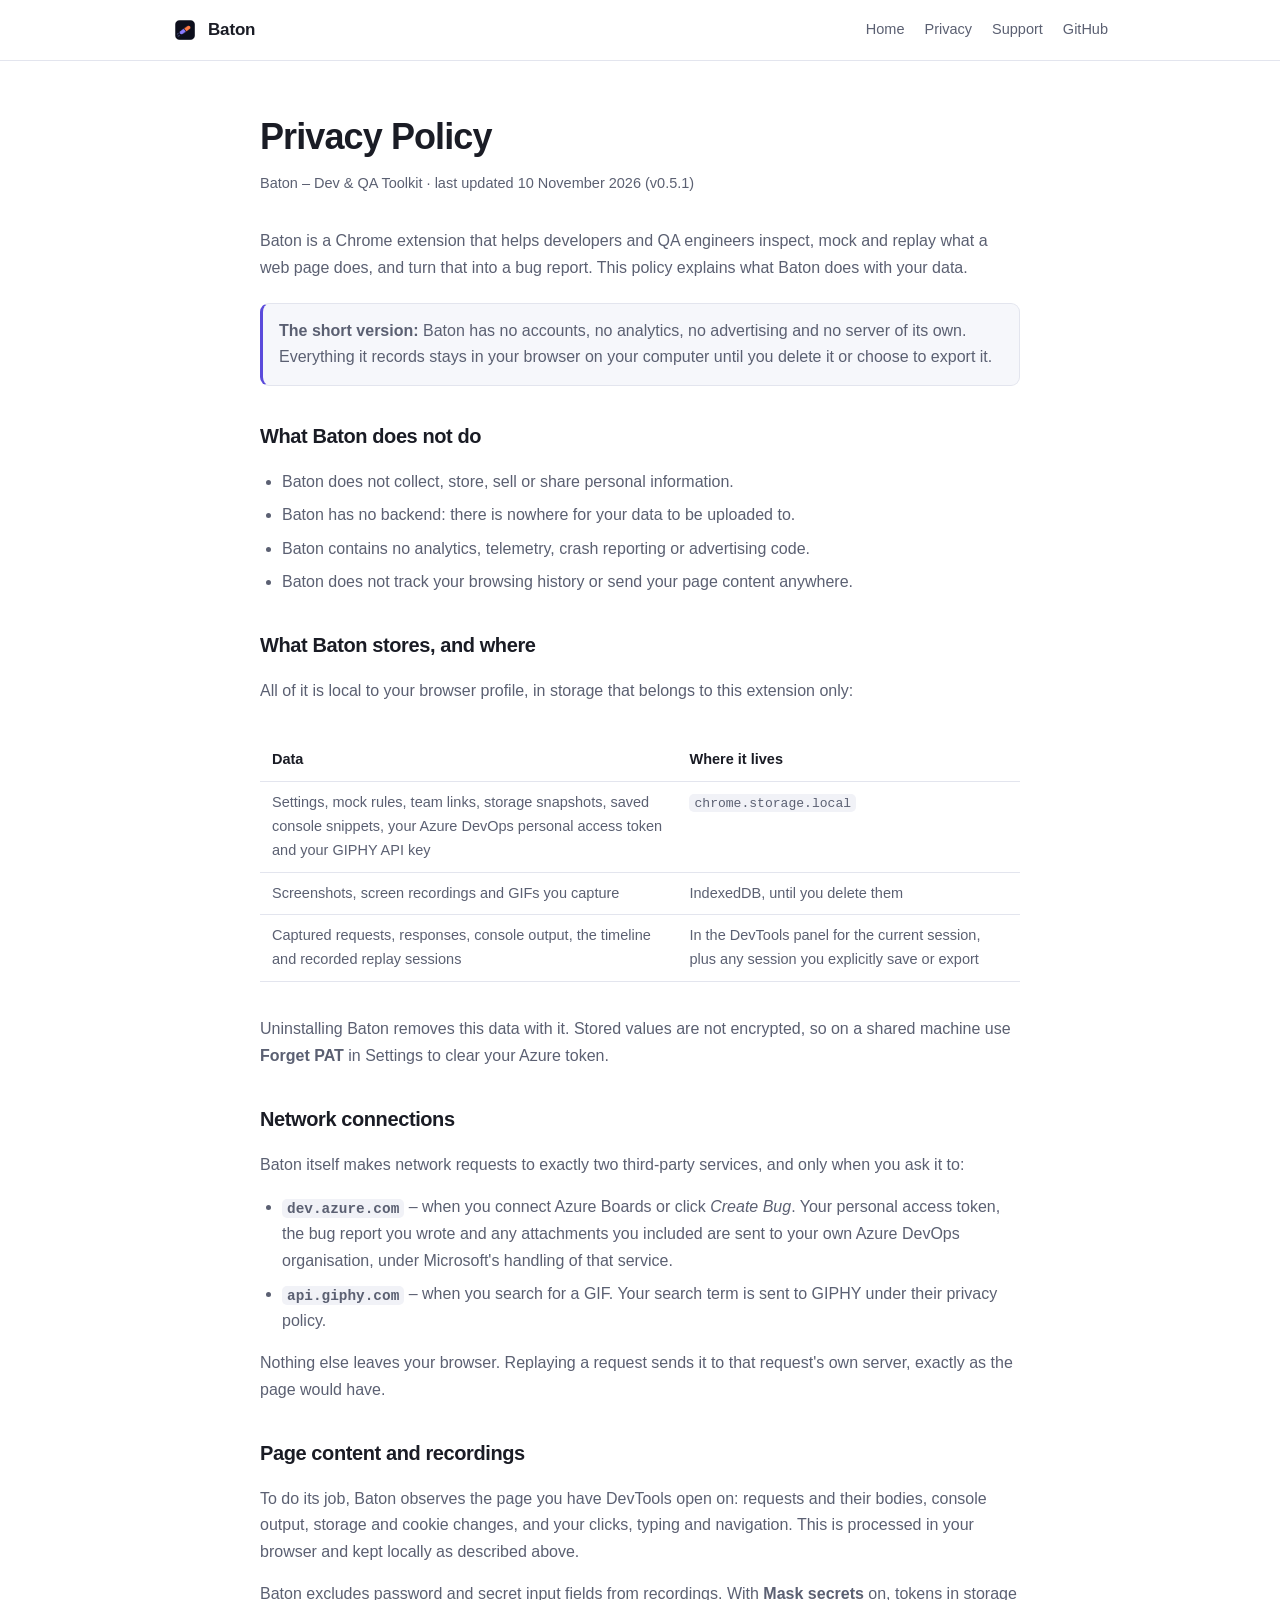
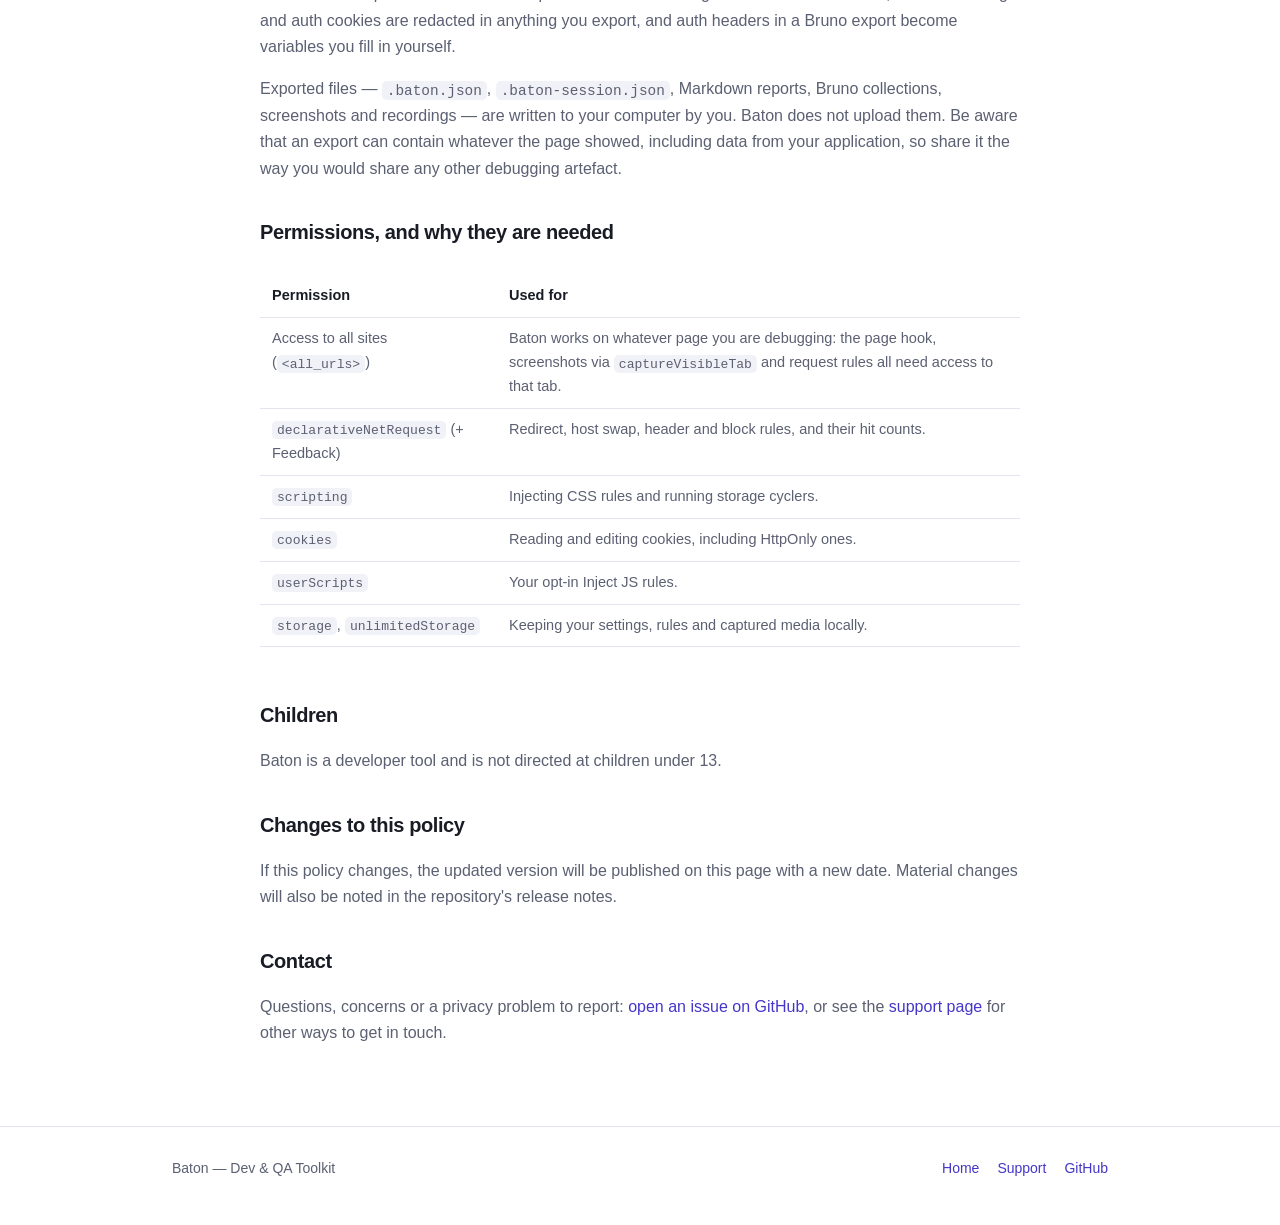
==== docs/privacy.html @ 6e307a99 "docs: add GitHub Pages site (home, privacy, support) Chrome Web Store requires reachable Homepage, P" ====
<!doctype html>
<html lang="en">
<head>
<meta charset="utf-8">
<meta name="viewport" content="width=device-width, initial-scale=1">
<title>Baton – Privacy Policy</title>
<meta name="description" content="Privacy policy for the Baton Chrome extension: what it stores, where it stores it, and the only two services it ever contacts.">
<link rel="icon" href="icon128.png">
<link rel="stylesheet" href="style.css">
</head>
<body>

<header class="site-head">
  <div class="wrap">
    <a class="brand" href="./"><img src="icon128.png" alt="">Baton</a>
    <nav class="site-nav">
      <a href="./">Home</a>
      <a href="privacy.html">Privacy</a>
      <a href="support.html">Support</a>
      <a href="https://github.com/sjayjay005/baton">GitHub</a>
    </nav>
  </div>
</header>

<div class="wrap narrow prose">

  <h1>Privacy Policy</h1>
  <p class="meta">Baton – Dev &amp; QA Toolkit · last updated 10 November 2026 (v0.5.1)</p>

  <p>Baton is a Chrome extension that helps developers and QA engineers inspect, mock and replay what a web page does, and turn that into a bug report. This policy explains what Baton does with your data.</p>

  <div class="note">
    <p><strong>The short version:</strong> Baton has no accounts, no analytics, no advertising and no server of its own. Everything it records stays in your browser on your computer until you delete it or choose to export it.</p>
  </div>

  <h2>What Baton does not do</h2>
  <ul>
    <li>Baton does not collect, store, sell or share personal information.</li>
    <li>Baton has no backend: there is nowhere for your data to be uploaded to.</li>
    <li>Baton contains no analytics, telemetry, crash reporting or advertising code.</li>
    <li>Baton does not track your browsing history or send your page content anywhere.</li>
  </ul>

  <h2>What Baton stores, and where</h2>
  <p>All of it is local to your browser profile, in storage that belongs to this extension only:</p>
  <div class="table-scroll">
  <table class="plain">
    <tr>
      <th>Data</th>
      <th>Where it lives</th>
    </tr>
    <tr>
      <td>Settings, mock rules, team links, storage snapshots, saved console snippets, your Azure DevOps personal access token and your GIPHY API key</td>
      <td><code>chrome.storage.local</code></td>
    </tr>
    <tr>
      <td>Screenshots, screen recordings and GIFs you capture</td>
      <td>IndexedDB, until you delete them</td>
    </tr>
    <tr>
      <td>Captured requests, responses, console output, the timeline and recorded replay sessions</td>
      <td>In the DevTools panel for the current session, plus any session you explicitly save or export</td>
    </tr>
  </table>
  </div>
  <p>Uninstalling Baton removes this data with it. Stored values are not encrypted, so on a shared machine use <strong>Forget PAT</strong> in Settings to clear your Azure token.</p>

  <h2>Network connections</h2>
  <p>Baton itself makes network requests to exactly two third-party services, and only when you ask it to:</p>
  <ul>
    <li><strong><code>dev.azure.com</code></strong> – when you connect Azure Boards or click <em>Create Bug</em>. Your personal access token, the bug report you wrote and any attachments you included are sent to your own Azure DevOps organisation, under Microsoft's handling of that service.</li>
    <li><strong><code>api.giphy.com</code></strong> – when you search for a GIF. Your search term is sent to GIPHY under their privacy policy.</li>
  </ul>
  <p>Nothing else leaves your browser. Replaying a request sends it to that request's own server, exactly as the page would have.</p>

  <h2>Page content and recordings</h2>
  <p>To do its job, Baton observes the page you have DevTools open on: requests and their bodies, console output, storage and cookie changes, and your clicks, typing and navigation. This is processed in your browser and kept locally as described above.</p>
  <p>Baton excludes password and secret input fields from recordings. With <strong>Mask secrets</strong> on, tokens in storage and auth cookies are redacted in anything you export, and auth headers in a Bruno export become variables you fill in yourself.</p>
  <p>Exported files — <code>.baton.json</code>, <code>.baton-session.json</code>, Markdown reports, Bruno collections, screenshots and recordings — are written to your computer by you. Baton does not upload them. Be aware that an export can contain whatever the page showed, including data from your application, so share it the way you would share any other debugging artefact.</p>

  <h2>Permissions, and why they are needed</h2>
  <div class="table-scroll">
  <table class="plain">
    <tr><th>Permission</th><th>Used for</th></tr>
    <tr><td>Access to all sites (<code>&lt;all_urls&gt;</code>)</td><td>Baton works on whatever page you are debugging: the page hook, screenshots via <code>captureVisibleTab</code> and request rules all need access to that tab.</td></tr>
    <tr><td><code>declarativeNetRequest</code> (+ Feedback)</td><td>Redirect, host swap, header and block rules, and their hit counts.</td></tr>
    <tr><td><code>scripting</code></td><td>Injecting CSS rules and running storage cyclers.</td></tr>
    <tr><td><code>cookies</code></td><td>Reading and editing cookies, including HttpOnly ones.</td></tr>
    <tr><td><code>userScripts</code></td><td>Your opt-in Inject JS rules.</td></tr>
    <tr><td><code>storage</code>, <code>unlimitedStorage</code></td><td>Keeping your settings, rules and captured media locally.</td></tr>
  </table>
  </div>

  <h2>Children</h2>
  <p>Baton is a developer tool and is not directed at children under 13.</p>

  <h2>Changes to this policy</h2>
  <p>If this policy changes, the updated version will be published on this page with a new date. Material changes will also be noted in the repository's release notes.</p>

  <h2>Contact</h2>
  <p>Questions, concerns or a privacy problem to report: <a href="https://github.com/sjayjay005/baton/issues">open an issue on GitHub</a>, or see the <a href="support.html">support page</a> for other ways to get in touch.</p>

</div>

<footer>
  <div class="wrap">
    <span>Baton — Dev &amp; QA Toolkit</span>
    <span class="links">
      <a href="./">Home</a>
      <a href="support.html">Support</a>
      <a href="https://github.com/sjayjay005/baton">GitHub</a>
    </span>
  </div>
</footer>

</body>
</html>
---- docs/style.css ----
/* Baton site – shared styles */
:root {
  --bg: #ffffff;
  --bg-soft: #f6f7fb;
  --bg-card: #ffffff;
  --border: #e3e5ee;
  --text: #1a1c25;
  --text-dim: #5b6072;
  --accent: #5b4bdb;
  --accent-soft: #eeebff;
  --accent-text: #4536c9;
  --code-bg: #f1f2f7;
  --shadow: 0 1px 2px rgba(20, 22, 40, .05), 0 8px 24px rgba(20, 22, 40, .05);
}

@media (prefers-color-scheme: dark) {
  :root {
    --bg: #12131a;
    --bg-soft: #171922;
    --bg-card: #1b1d27;
    --border: #2a2d3a;
    --text: #eceef5;
    --text-dim: #9aa0b4;
    --accent: #8f82ff;
    --accent-soft: #241f45;
    --accent-text: #b4abff;
    --code-bg: #232632;
    --shadow: 0 1px 2px rgba(0, 0, 0, .3), 0 8px 24px rgba(0, 0, 0, .25);
  }
}

* { box-sizing: border-box; }

html { scroll-behavior: smooth; }

body {
  margin: 0;
  background: var(--bg);
  color: var(--text);
  font: 16px/1.65 -apple-system, BlinkMacSystemFont, "Segoe UI", Inter, Roboto, Helvetica, Arial, sans-serif;
  -webkit-font-smoothing: antialiased;
}

a { color: var(--accent-text); text-decoration: none; }
a:hover { text-decoration: underline; }

.wrap { max-width: 980px; margin: 0 auto; padding: 0 22px; }
.narrow { max-width: 760px; }

/* Header */
.site-head {
  position: sticky;
  top: 0;
  z-index: 10;
  background: var(--bg);
  background: color-mix(in srgb, var(--bg) 88%, transparent);
  backdrop-filter: blur(10px);
  border-bottom: 1px solid var(--border);
}
.site-head .wrap {
  display: flex;
  align-items: center;
  gap: 16px;
  min-height: 60px;
  flex-wrap: wrap;
}
.brand {
  display: flex;
  align-items: center;
  gap: 10px;
  font-weight: 650;
  font-size: 17px;
  color: var(--text);
  letter-spacing: -.01em;
}
.brand:hover { text-decoration: none; }
.brand img { width: 26px; height: 26px; border-radius: 6px; }
.site-nav { margin-left: auto; display: flex; gap: 20px; flex-wrap: wrap; font-size: 14.5px; }
.site-nav a { color: var(--text-dim); }
.site-nav a:hover { color: var(--text); text-decoration: none; }

/* Hero */
.hero { padding: 72px 0 56px; text-align: center; }
.pill {
  display: inline-block;
  padding: 5px 13px;
  border-radius: 999px;
  background: var(--accent-soft);
  color: var(--accent-text);
  font-size: 13px;
  font-weight: 600;
  letter-spacing: .01em;
}
.hero h1 {
  margin: 20px 0 0;
  font-size: clamp(34px, 6vw, 52px);
  line-height: 1.08;
  letter-spacing: -.028em;
  font-weight: 700;
}
.hero p.lede {
  margin: 18px auto 0;
  max-width: 640px;
  font-size: 18.5px;
  color: var(--text-dim);
}
.cta { margin-top: 30px; display: flex; gap: 12px; justify-content: center; flex-wrap: wrap; }
.btn {
  display: inline-block;
  padding: 11px 20px;
  border-radius: 9px;
  font-size: 15px;
  font-weight: 600;
  border: 1px solid transparent;
}
.btn:hover { text-decoration: none; }
.btn-primary { background: var(--accent); color: #fff; }
.btn-primary:hover { filter: brightness(1.08); }
.btn-ghost { border-color: var(--border); color: var(--text); background: var(--bg-card); }
.btn-ghost:hover { border-color: var(--accent); color: var(--accent-text); }

/* Sections */
section { padding: 52px 0; border-top: 1px solid var(--border); }
section:first-of-type { border-top: 0; }
h2 {
  font-size: 25px;
  letter-spacing: -.02em;
  margin: 0 0 8px;
  font-weight: 680;
}
h2 + .sub { margin: 0 0 26px; color: var(--text-dim); font-size: 16px; }
h3 { font-size: 17px; margin: 0 0 6px; font-weight: 650; letter-spacing: -.01em; }

/* Feature grid */
.grid {
  display: grid;
  gap: 14px;
  grid-template-columns: repeat(auto-fill, minmax(282px, 1fr));
}
.card {
  background: var(--bg-card);
  border: 1px solid var(--border);
  border-radius: 12px;
  padding: 18px 18px 20px;
  box-shadow: var(--shadow);
}
.card p { margin: 0; color: var(--text-dim); font-size: 14.5px; line-height: 1.6; }
.card .tag {
  display: inline-block;
  font-size: 12px;
  font-weight: 600;
  color: var(--accent-text);
  background: var(--accent-soft);
  border-radius: 5px;
  padding: 2px 7px;
  margin-bottom: 9px;
}

/* Spotlight */
.spotlight {
  background: var(--bg-soft);
  border: 1px solid var(--border);
  border-radius: 14px;
  padding: 28px;
}
.spotlight h2 { margin-bottom: 10px; }
.spotlight p { color: var(--text-dim); margin: 0 0 12px; }
.spotlight p:last-child { margin-bottom: 0; }
.spotlight strong { color: var(--text); font-weight: 650; }

/* Steps */
ol.steps { margin: 0; padding-left: 22px; }
ol.steps li { margin-bottom: 12px; color: var(--text-dim); }
ol.steps li strong { color: var(--text); }

code, kbd {
  font-family: ui-monospace, SFMono-Regular, Menlo, Consolas, monospace;
  font-size: .9em;
  background: var(--code-bg);
  border-radius: 5px;
  padding: 1.5px 5px;
}

/* Prose pages */
.prose { padding: 46px 0 64px; }
.prose h1 { font-size: clamp(28px, 4.5vw, 36px); letter-spacing: -.025em; margin: 0 0 6px; }
.prose .meta { color: var(--text-dim); font-size: 14.5px; margin: 0 0 32px; }
.prose h2 { font-size: 20px; margin: 34px 0 8px; }
.prose p, .prose li { color: var(--text-dim); }
.prose li { margin-bottom: 7px; }
.prose ul { padding-left: 22px; }
.prose .note {
  background: var(--bg-soft);
  border: 1px solid var(--border);
  border-left: 3px solid var(--accent);
  border-radius: 9px;
  padding: 14px 16px;
  margin: 22px 0;
}
.prose .note p { margin: 0; }

table.plain { width: 100%; border-collapse: collapse; margin: 18px 0; font-size: 14.5px; }
table.plain th, table.plain td {
  text-align: left;
  padding: 9px 12px;
  border-bottom: 1px solid var(--border);
  vertical-align: top;
}
table.plain th { color: var(--text); font-weight: 650; }
table.plain td { color: var(--text-dim); }
table.plain td code { white-space: nowrap; }
.table-scroll { overflow-x: auto; }

/* Footer */
footer {
  border-top: 1px solid var(--border);
  padding: 30px 0 46px;
  color: var(--text-dim);
  font-size: 14px;
}
footer .wrap { display: flex; gap: 18px; flex-wrap: wrap; align-items: center; }
footer .links { margin-left: auto; display: flex; gap: 18px; flex-wrap: wrap; }
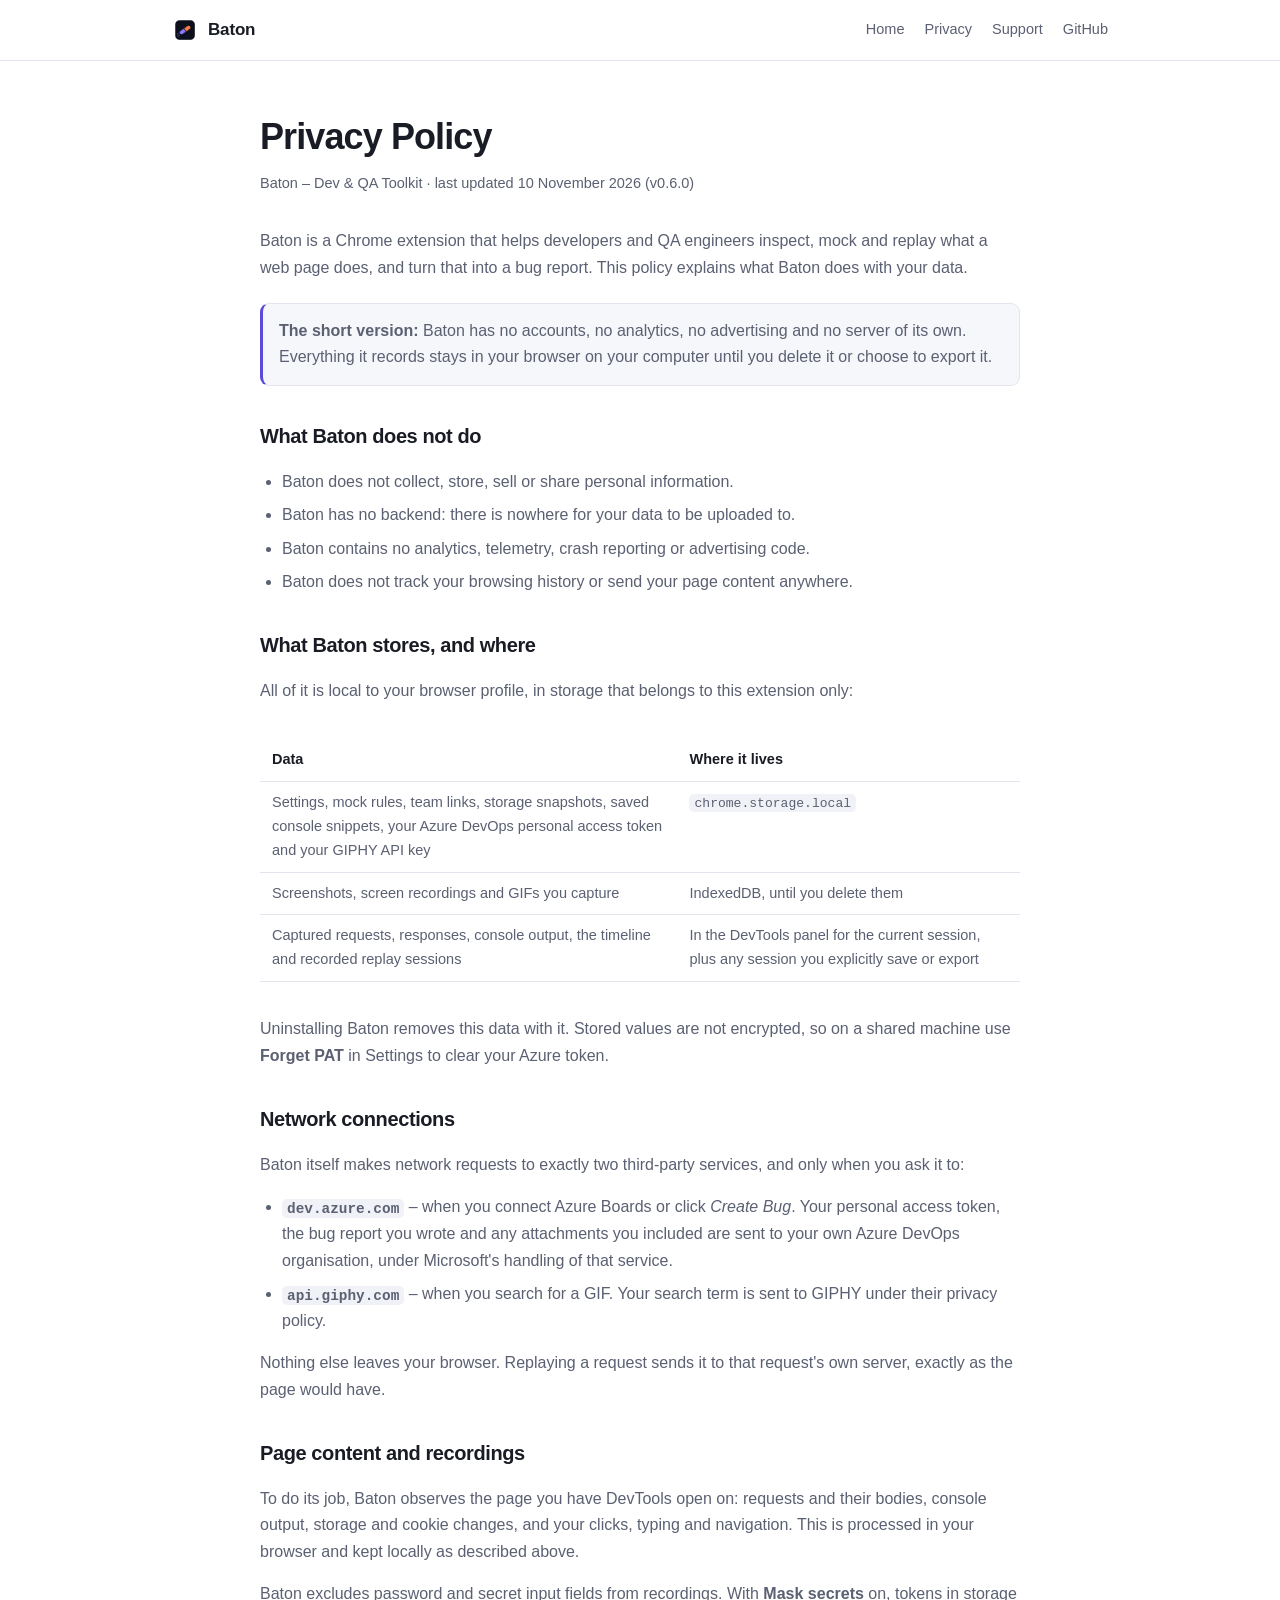
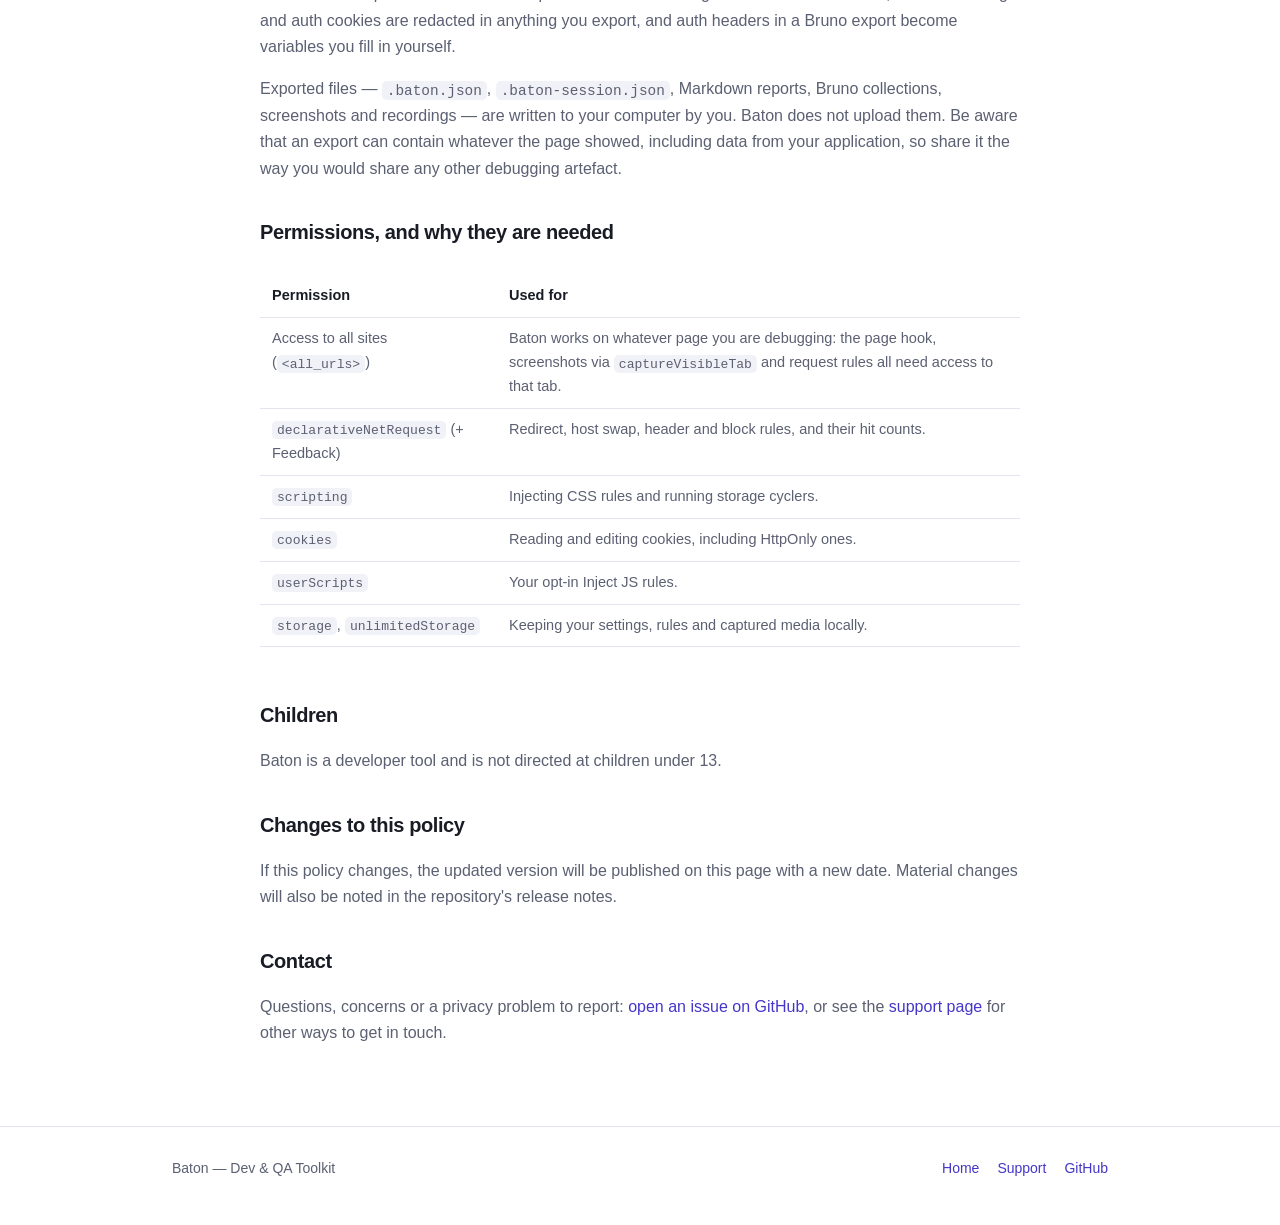
==== commit 102abfb9: "chore: bump version to 0.6.0 Co-Authored-By: Claude Opus 5 (1M context) <noreply@anthropic.com>" ====
--- a/docs/privacy.html
+++ b/docs/privacy.html
@@ -25,7 +25,7 @@
 <div class="wrap narrow prose">
 
   <h1>Privacy Policy</h1>
-  <p class="meta">Baton – Dev &amp; QA Toolkit · last updated 10 November 2026 (v0.5.1)</p>
+  <p class="meta">Baton – Dev &amp; QA Toolkit · last updated 10 November 2026 (v0.6.0)</p>
 
   <p>Baton is a Chrome extension that helps developers and QA engineers inspect, mock and replay what a web page does, and turn that into a bug report. This policy explains what Baton does with your data.</p>
 
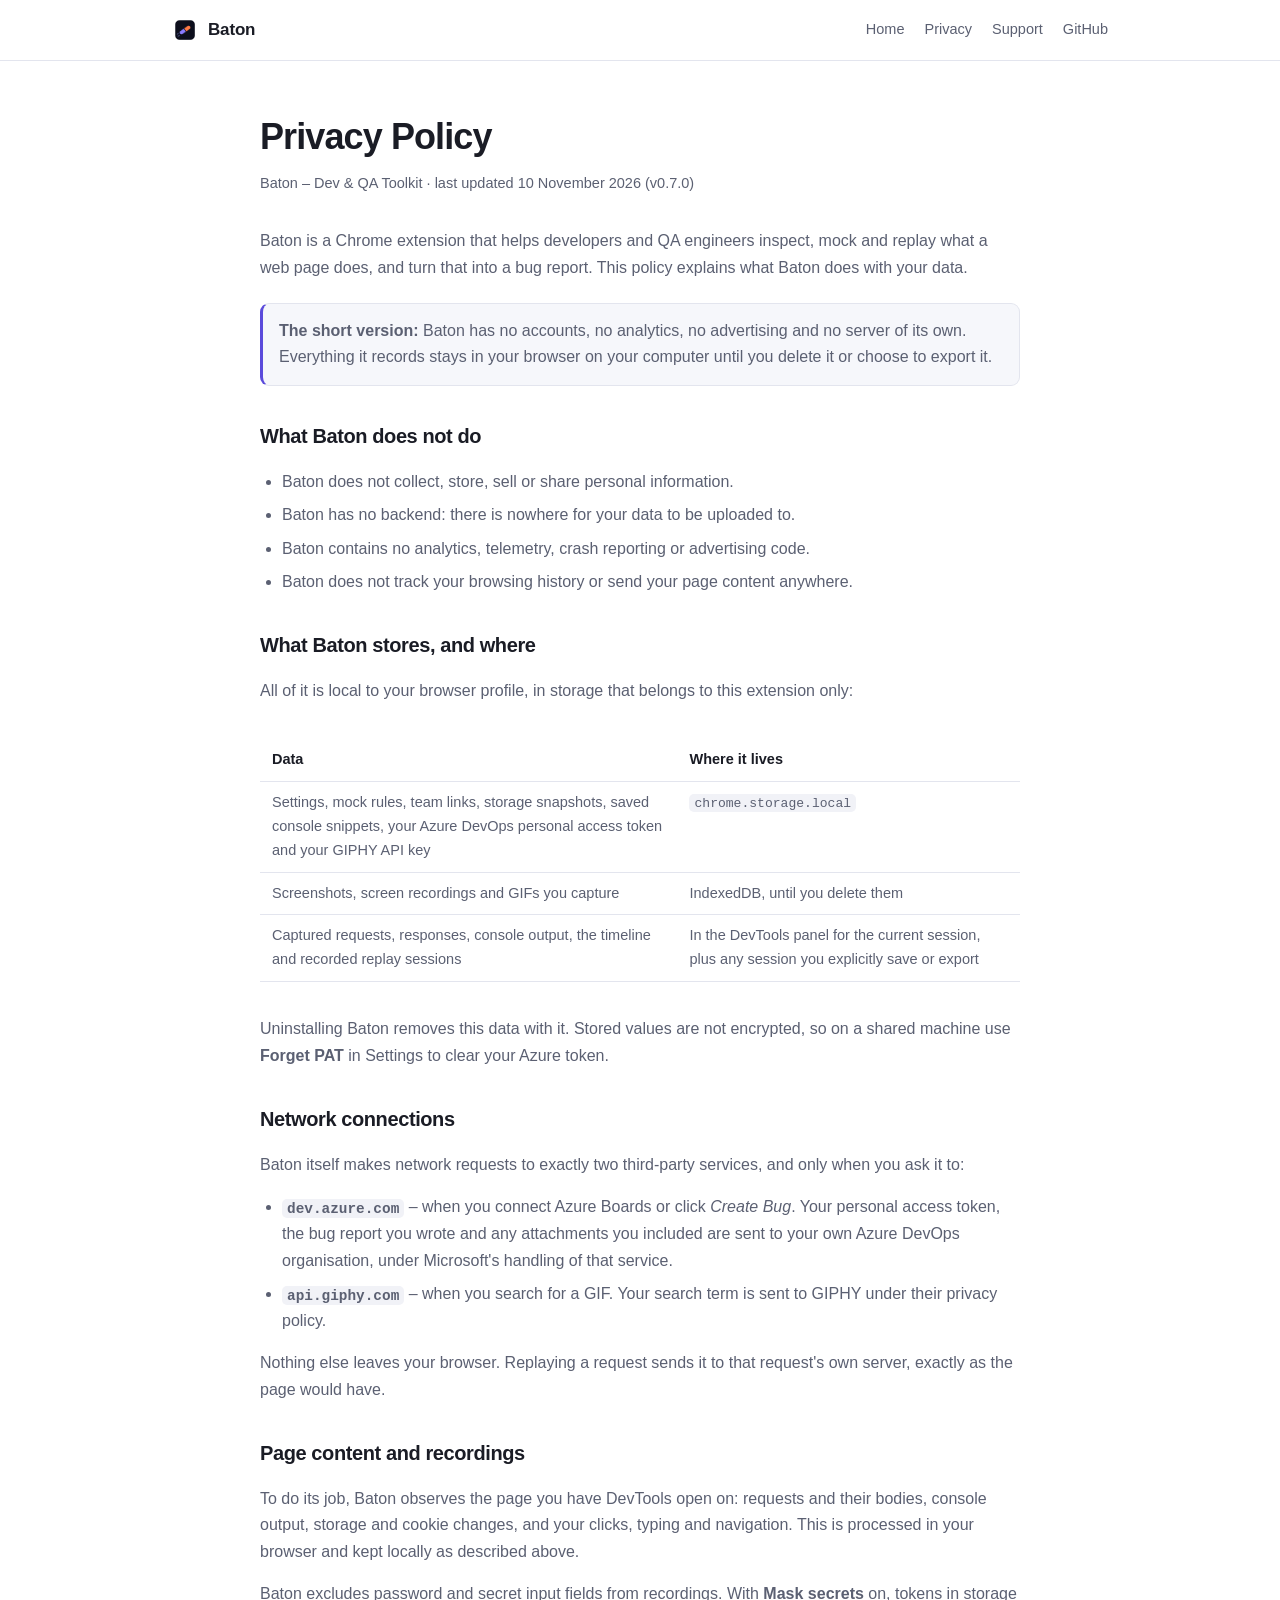
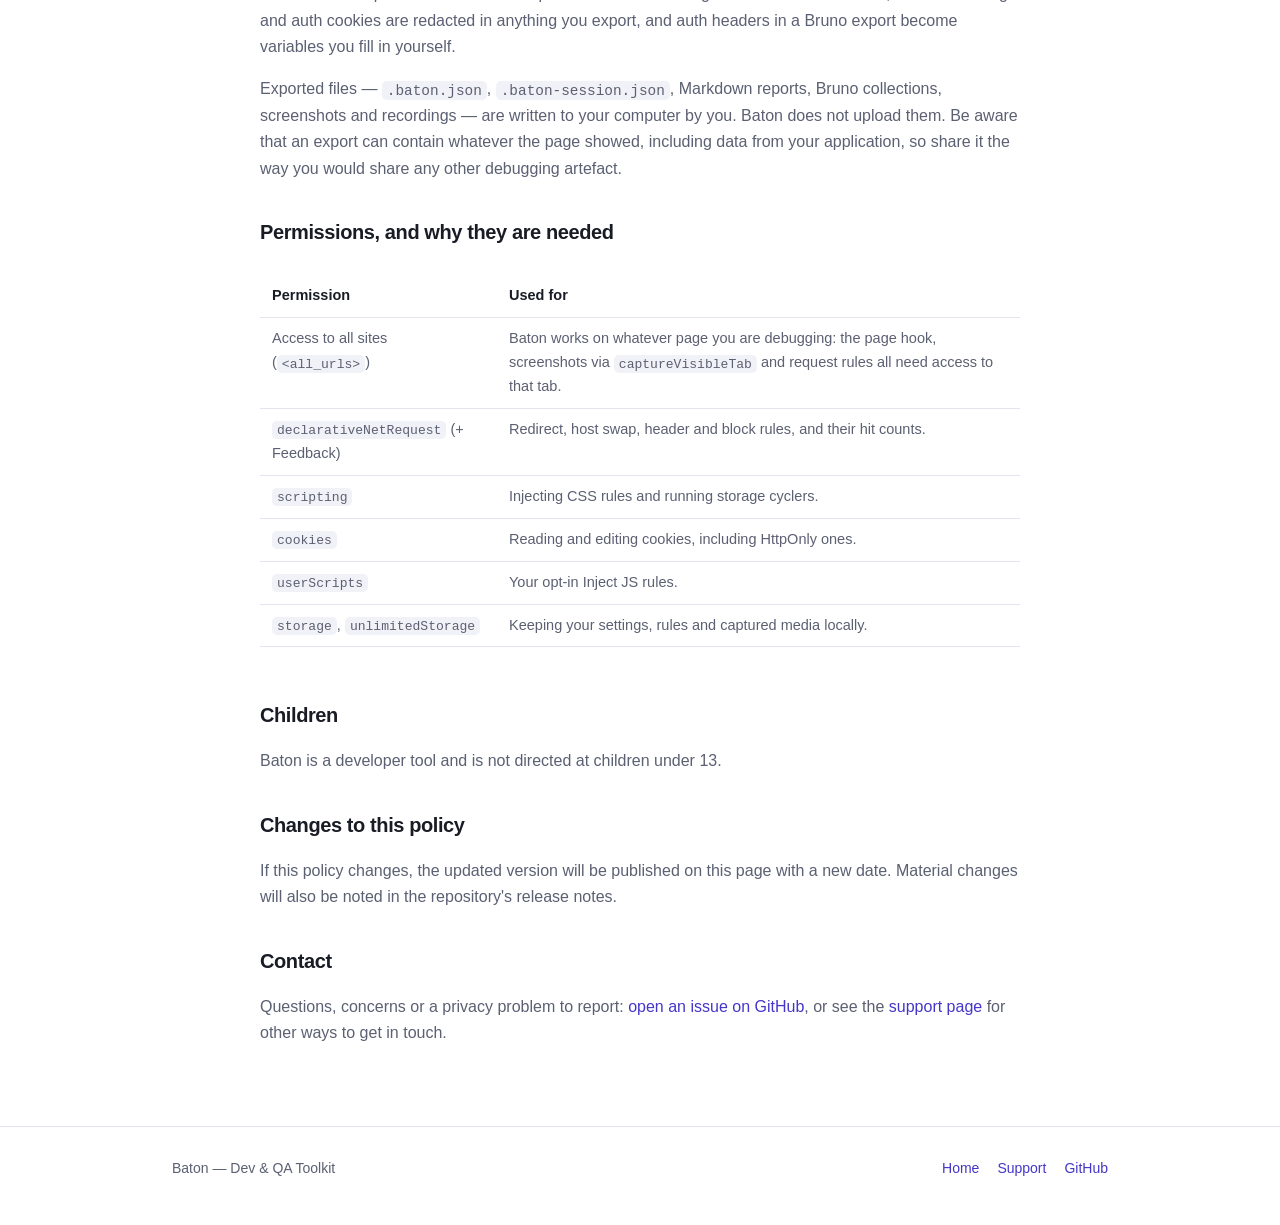
==== commit 6630ab56: "chore: bump version to 0.7.0 Co-Authored-By: Claude Opus 5 (1M context) <noreply@anthropic.com>" ====
--- a/docs/privacy.html
+++ b/docs/privacy.html
@@ -25,7 +25,7 @@
 <div class="wrap narrow prose">
 
   <h1>Privacy Policy</h1>
-  <p class="meta">Baton – Dev &amp; QA Toolkit · last updated 10 November 2026 (v0.6.0)</p>
+  <p class="meta">Baton – Dev &amp; QA Toolkit · last updated 10 November 2026 (v0.7.0)</p>
 
   <p>Baton is a Chrome extension that helps developers and QA engineers inspect, mock and replay what a web page does, and turn that into a bug report. This policy explains what Baton does with your data.</p>
 
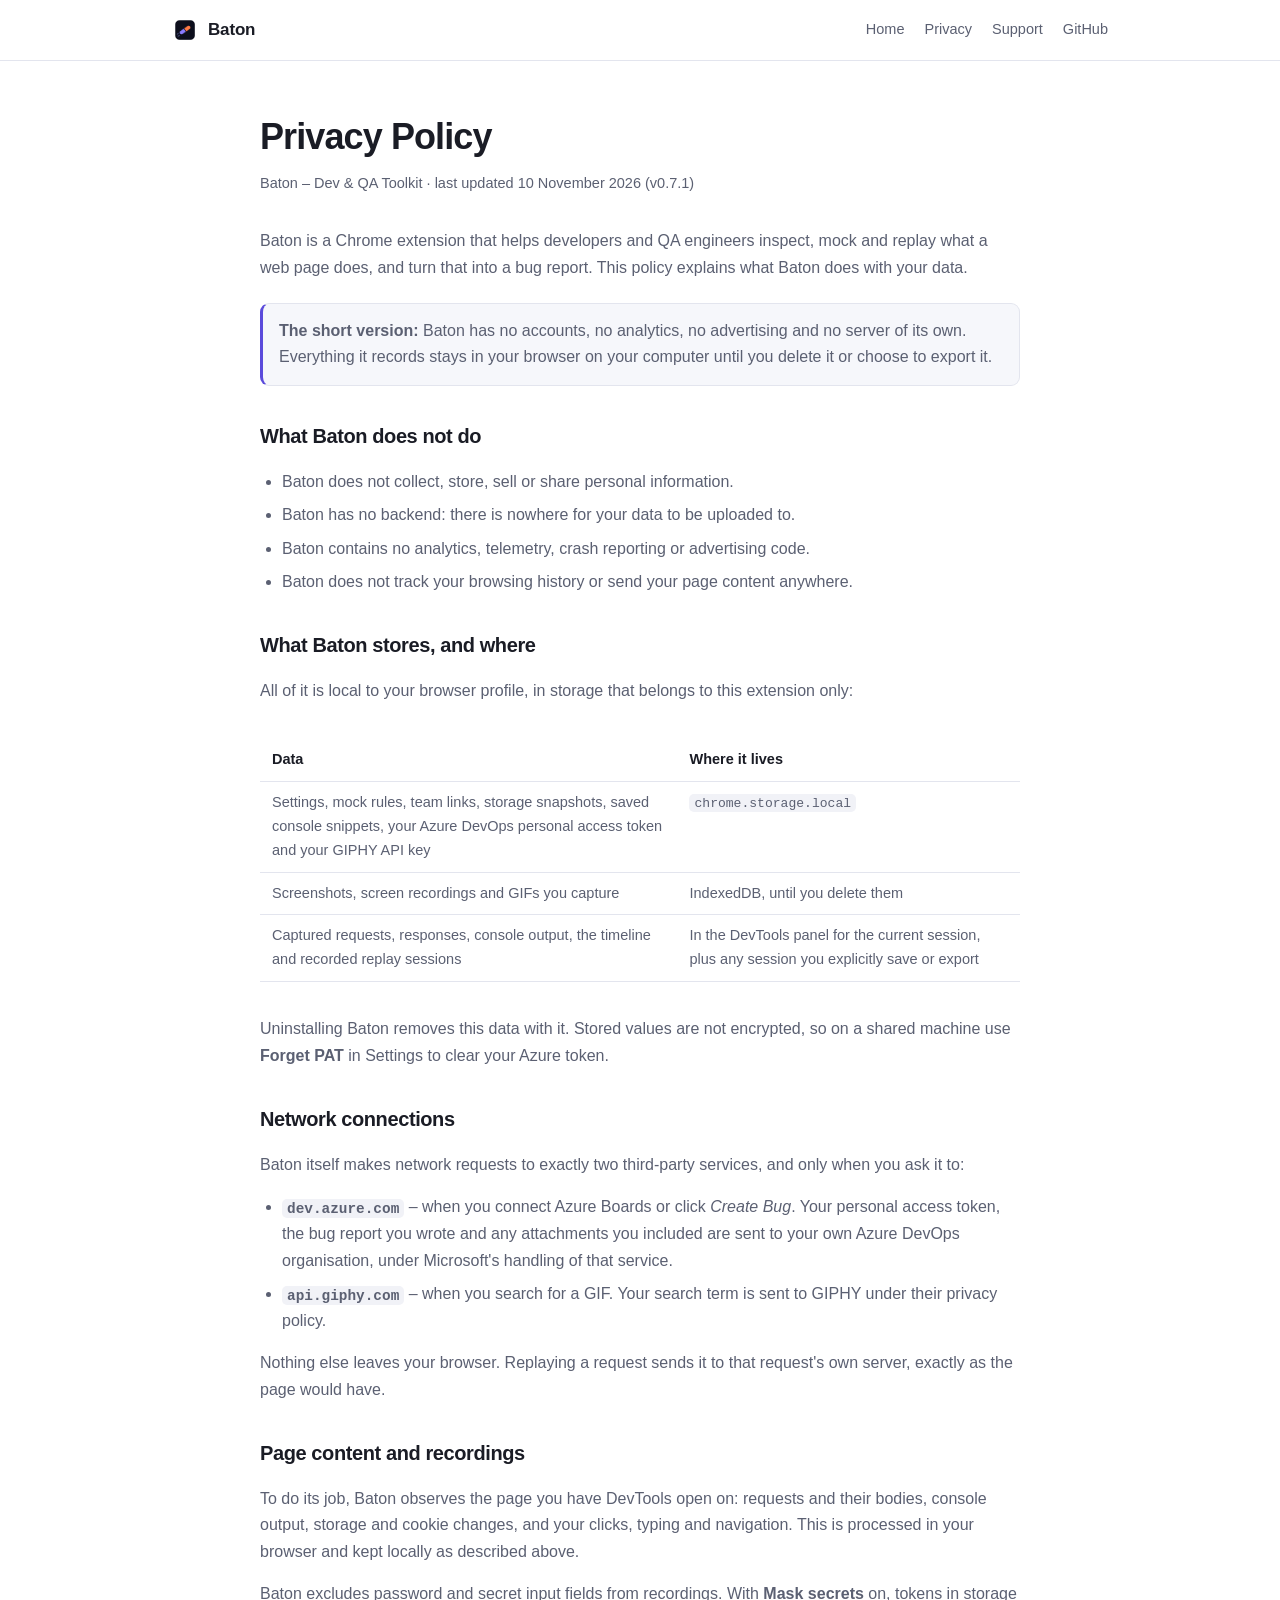
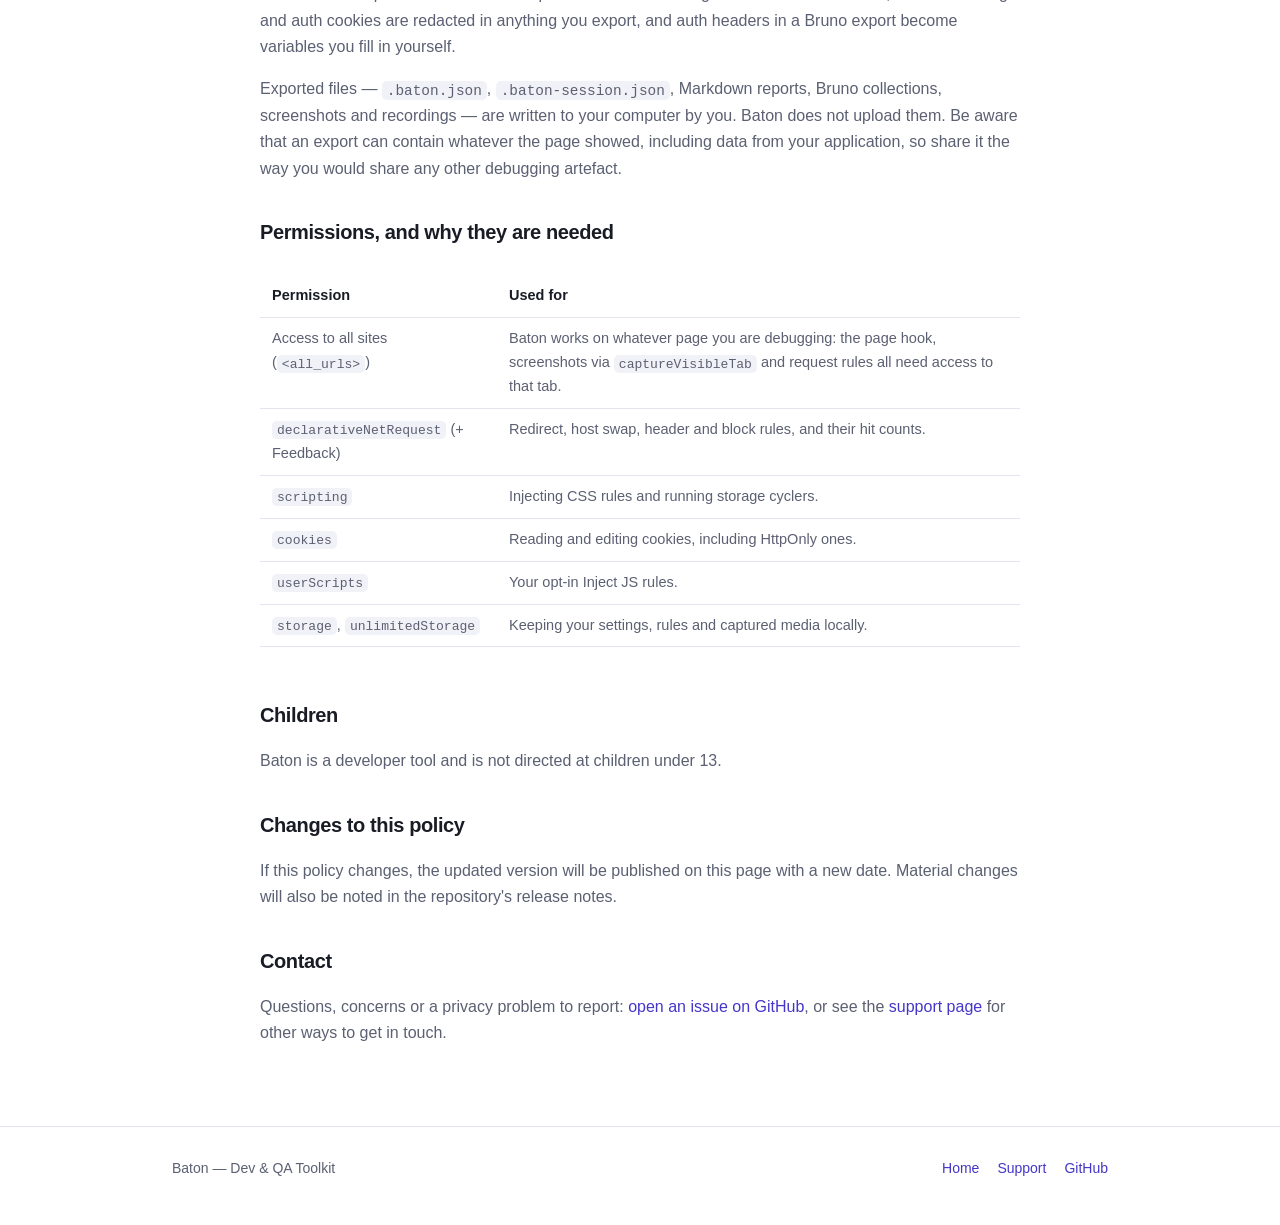
==== commit 9f029995: "chore: bump version to 0.7.1 Co-Authored-By: Claude Opus 5 (1M context) <noreply@anthropic.com>" ====
--- a/docs/privacy.html
+++ b/docs/privacy.html
@@ -25,7 +25,7 @@
 <div class="wrap narrow prose">
 
   <h1>Privacy Policy</h1>
-  <p class="meta">Baton – Dev &amp; QA Toolkit · last updated 10 November 2026 (v0.7.0)</p>
+  <p class="meta">Baton – Dev &amp; QA Toolkit · last updated 10 November 2026 (v0.7.1)</p>
 
   <p>Baton is a Chrome extension that helps developers and QA engineers inspect, mock and replay what a web page does, and turn that into a bug report. This policy explains what Baton does with your data.</p>
 
